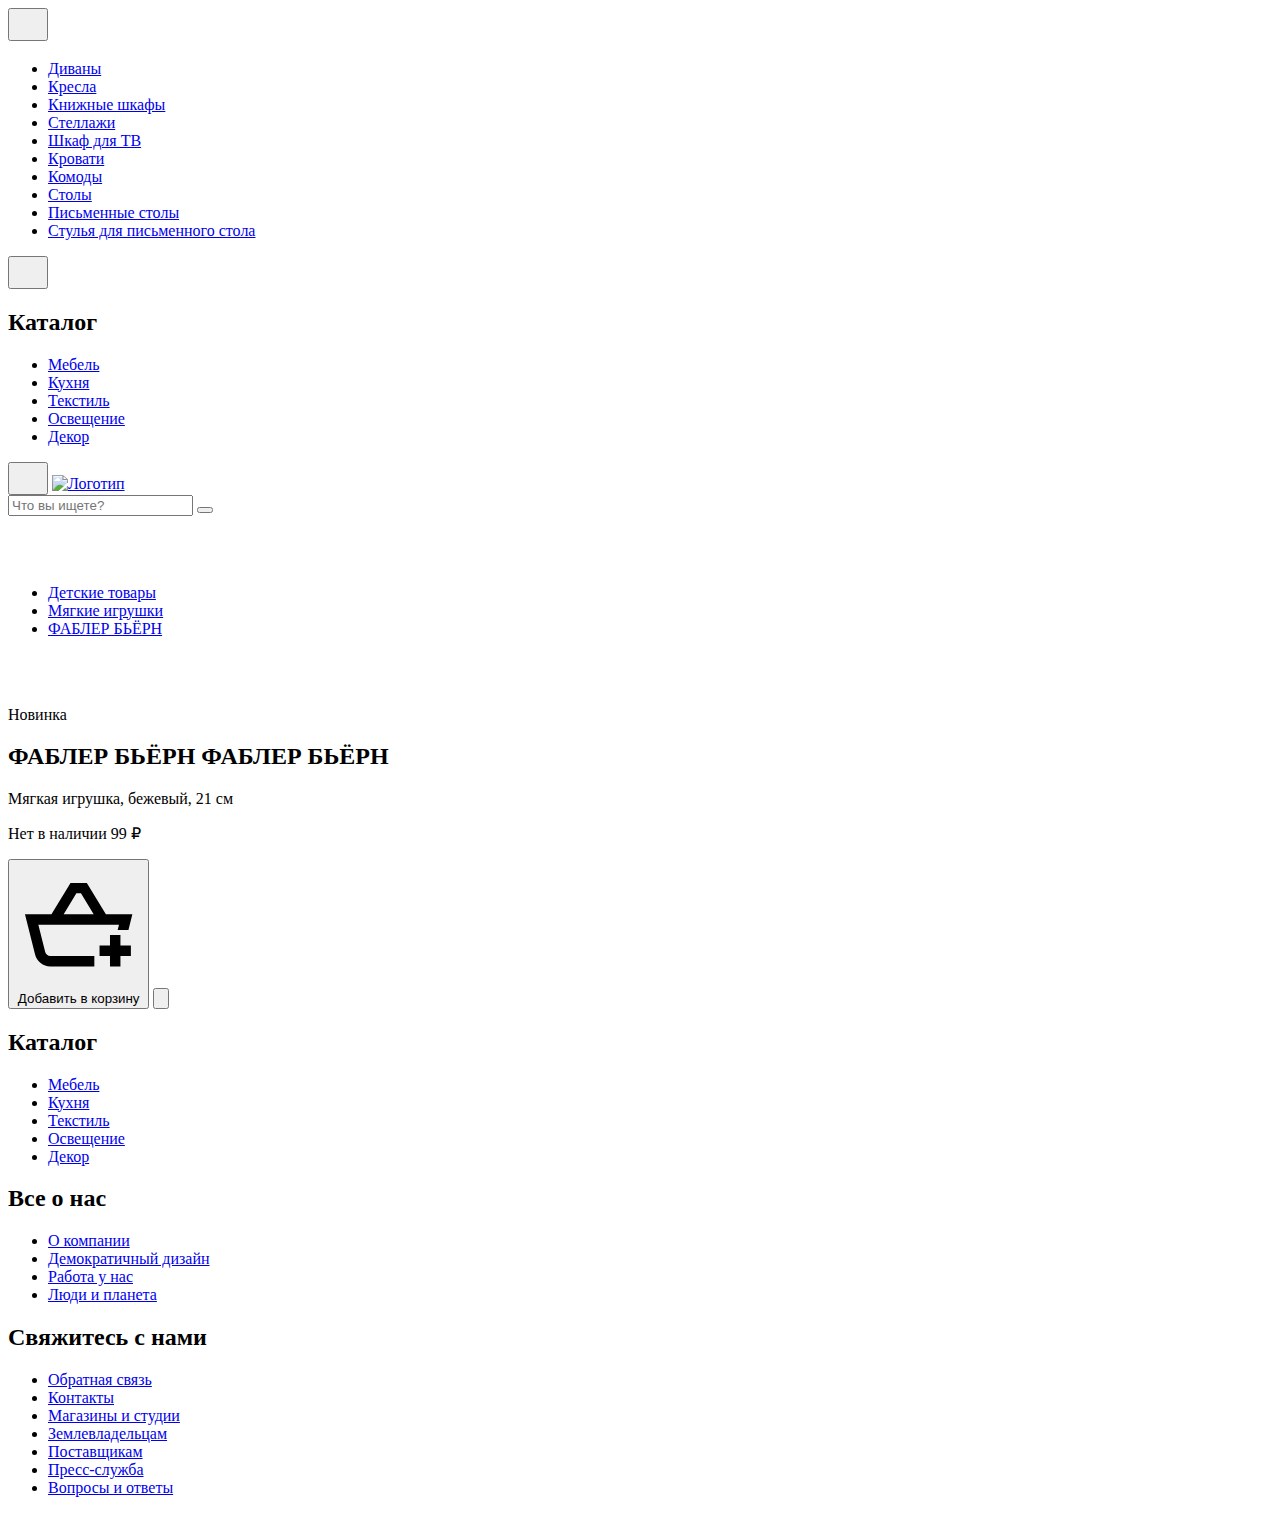
==== card.html @ 3b08dd72 "Added js for sections" ====
<!DOCTYPE html>
<html lang="en">

<head>
    <meta charset="UTF-8">
    <meta name="viewport" content="width=device-width, user-scalable=no, initial-scale=1.0, maximum-scale=1.0, minimum-scale=1.0">
    <meta http-equiv="X-UA-Compatible" content="ie=edge">
    <link rel="apple-touch-icon" sizes="180x180" href="favicon/apple-touch-icon.png">
    <link rel="icon" type="image/png" sizes="32x32" href="favicon/favicon-32x32.png">
    <link rel="icon" type="image/png" sizes="16x16" href="favicon/favicon-16x16.png">
    <link rel="mask-icon" href="favicon/safari-pinned-tab.svg" color="#0058ab">
    <meta name="msapplication-TileColor" content="#0058ab">
    <meta name="theme-color" content="#0058ab">
    <title>Детские игрушки - IKEA</title>
    <link rel="stylesheet" href="styles/styles.css">
</head>

<body>
    <main>
        <div class="container">
            <div class="breadcrumb">
                <nav role="navigation" aria-label="Breadcrumb" class="breadcrumb__nav">
                    <ul class="breadcrumb__list">

                        <li class="breadcrumb__list-item">
                            <a href="goods.html?cat=Детские товары" class="breadcrumb__link"><span>Детские товары</span></a>
                        </li>

                        <li class="breadcrumb__list-item">
                            <a href="goods.html?cat=Мягкие игрушки" class="breadcrumb__link"><span>Мягкие игрушки</span></a>
                        </li>

                        <li class="breadcrumb__list-item">
                            <a href="#" class="breadcrumb__link"><span>ФАБЛЕР БЬЁРН</span></a>
                        </li>

                    </ul>
                </nav>
            </div>

            <div class="good wrapper">
                <div class="good-images">
                    <div class="good-image__item">
                        <img src="image/fabler-byorn-myagkaya-igrushka-bezhevyy__0710165_PE727396_S5.jpg" alt="">
                    </div>
                    <div class="good-image__item">
                        <img src="image/fabler-byorn-myagkaya-igrushka-bezhevyy__0876865_PE611124_S5.jpg" alt="">
                    </div>
                </div>
                <div class="good-item">
                    <!-- not-in-stock - нет в наличии-->
                    <p class="good-item__new">Новинка</p>

                    <div class="good-item__section">
                        <div>
                            <h2 class="good-item__header">ФАБЛЕР БЬЁРН ФАБЛЕР БЬЁРН</h2>
                            <p class="good-item__description">Мягкая игрушка, бежевый, 21 см</p>

                        </div>
                        <p class="good-item__price">
                            <span class="good-item__empty">Нет в наличии</span>
                            <span class="good-item__price-value">99</span>
                            <span class="good-item__currency">₽</span>
                        </p>

                    </div>
                    <div class="good-item__buttons">
                        <button type="button" class="btn btn-good" data-idd="idd001">
						<svg focusable="false" viewBox="0 0 24 24" class="btn-good-svg" aria-hidden="true">
							<path fill-rule="evenodd" clip-rule="evenodd" d="M10.4372 4H10.9993H12.0003H12.9996H13.5616L13.8538 4.48014L17.2112 9.99713H21H22.2806L21.9702 11.2396L21.5303 13H19.4688L19.7194 11.9971H4.28079L5.59143 17.2397C5.70272 17.6848 6.1027 17.9971 6.56157 17.9971H15V19.9971H6.56157C5.18496 19.9971 3.98502 19.0602 3.65114 17.7247L2.02987 11.2397L1.71924 9.99713H3.00002H6.78793L10.145 4.48017L10.4372 4ZM12.4375 6L14.87 9.99713H9.12911L11.5614 6H12.0003H12.4375ZM17.9961 16V14H19.9961V16H21.9961V18H19.9961V20H17.9961V18H15.9961V16H17.9961Z"></path>
						</svg>

						<span class="btn-good__label">Добавить в корзину</span>
					</button>
                        <button type="button" class="btn btn-add-wishlist" data-idd="idd001">
						<svg focusable="false" viewBox="0 0 24 24" class="btn-add-wishlist__svg" aria-hidden="true">
							<path fill-rule="evenodd" clip-rule="evenodd" d="M12.336 5.52055C14.2336 3.62376 17.3096 3.62401 19.2069 5.52129C20.2067 6.52115 20.6796 7.85005 20.6259 9.15761C20.6151 12.2138 18.4184 14.8654 16.4892 16.6366C15.4926 17.5517 14.5004 18.2923 13.7593 18.8036C13.3879 19.0598 13.0771 19.2601 12.8574 19.3973C12.7475 19.466 12.6601 19.519 12.5992 19.5555C12.5687 19.5737 12.5448 19.5879 12.5279 19.5978L12.5079 19.6094L12.502 19.6129L12.5001 19.614C12.5001 19.614 12.4989 19.6147 11.9999 18.748C11.501 19.6147 11.5005 19.6144 11.5005 19.6144L11.4979 19.6129L11.4919 19.6094L11.472 19.5978C11.4551 19.5879 11.4312 19.5737 11.4007 19.5555C11.3397 19.519 11.2524 19.466 11.1425 19.3973C10.9227 19.2601 10.612 19.0598 10.2405 18.8036C9.49947 18.2923 8.50726 17.5517 7.51063 16.6366C5.58146 14.8654 3.38477 12.2139 3.37399 9.15765C3.32024 7.85008 3.79314 6.52117 4.79301 5.52129C6.69054 3.62376 9.76704 3.62376 11.6646 5.52129L11.9993 5.856L12.3353 5.52129L12.336 5.52055ZM11.9999 18.748L11.5005 19.6144L11.9999 19.9019L12.4989 19.6147L11.9999 18.748ZM11.9999 17.573C12.1727 17.462 12.384 17.3226 12.6236 17.1573C13.3125 16.6821 14.2267 15.9988 15.1366 15.1634C17.0157 13.4381 18.6259 11.2919 18.6259 9.13506V9.11213L18.627 9.08922C18.6626 8.31221 18.3844 7.52727 17.7926 6.9355C16.6762 5.81903 14.866 5.81902 13.7495 6.9355L13.7481 6.93689L11.9965 8.68166L10.2504 6.9355C9.13387 5.81903 7.3237 5.81903 6.20722 6.9355C5.61546 7.52727 5.33724 8.31221 5.3729 9.08922L5.37395 9.11213V9.13507C5.37395 11.2919 6.98418 13.4381 8.86325 15.1634C9.77312 15.9988 10.6874 16.6821 11.3762 17.1573C11.6159 17.3226 11.8271 17.462 11.9999 17.573Z"></path>
						</svg>
					</button>
                    </div>

                </div>
            </div>


        </div>
    </main>

    <script src="/script/generateHeader.js" defer></script>
    <script src="/script/generateCatalog.js" defer></script>
    <script src="/script/generateSubcatalog.js" defer></script>
    <script src="/script/generateFooter.js" defer></script>
    <script src="/script/main.js" defer></script>
</body>

</html>
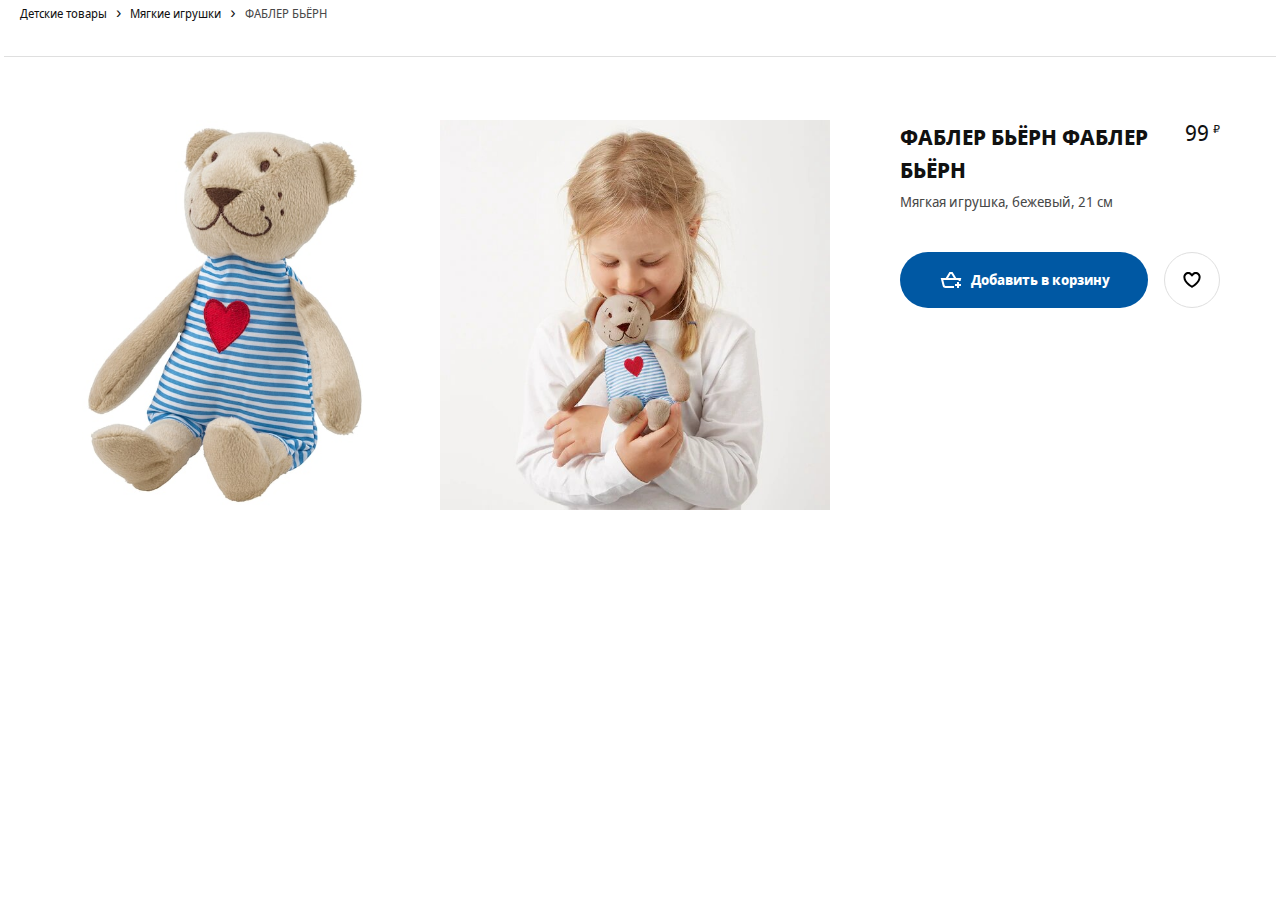
==== commit f75e0ad5: "index.js + getData" ====
--- a/card.html
+++ b/card.html
@@ -86,11 +86,7 @@
         </div>
     </main>
 
-    <script src="/script/generateHeader.js" defer></script>
-    <script src="/script/generateCatalog.js" defer></script>
-    <script src="/script/generateSubcatalog.js" defer></script>
-    <script src="/script/generateFooter.js" defer></script>
-    <script src="/script/main.js" defer></script>
+    <script src="/script/index.js" defer type="module"></script>
 </body>
 
 </html>--- a/styles/styles.css
+++ b/styles/styles.css
@@ -0,0 +1,1008 @@
+/*
+* Prefixed by https://autoprefixer.github.io
+* PostCSS: v7.0.29,
+* Autoprefixer: v9.7.6
+* Browsers: last 4 version
+*/
+
+@font-face {
+    font-family: 'Noto Sans';
+    src: local('Noto Sans Display Regular'), local('NotoSansDisplay-Regular'), url('../fonts/Notosansdisplayregular.woff2') format('woff2'), url('../fonts/Notosansdisplayregular.woff') format('woff');
+    font-weight: 400;
+    font-style: normal;
+}
+
+@font-face {
+    font-family: 'Noto Sans';
+    src: local('Noto Sans Display Italic'), local('NotoSansDisplay-Italic'), url('../fonts/Notosansdisplayitalic.woff2') format('woff2'), url('../fonts/Notosansdisplayitalic.woff') format('woff');
+    font-weight: 400;
+    font-style: italic;
+}
+
+@font-face {
+    font-family: 'Noto Sans';
+    src: local('Noto Sans Display Bold'), local('NotoSansDisplay-Bold'), url('../fonts/Notosansdisplaybold.woff2') format('woff2'), url('../fonts/Notosansdisplaybold.woff') format('woff');
+    font-weight: 700;
+    font-style: normal;
+}
+
+@font-face {
+    font-family: 'Noto Sans';
+    src: local('Noto Sans Display Bold Italic'), local('NotoSansDisplay-BoldItalic'), url('../fonts/Notosansdisplaybolditalic.woff2') format('woff2'), url('../fonts/Notosansdisplaybolditalic.woff') format('woff');
+    font-weight: 700;
+    font-style: italic;
+}
+
+html {
+    -webkit-box-sizing: border-box;
+    box-sizing: border-box;
+}
+
+*,
+*::before,
+*::after {
+    -webkit-box-sizing: inherit;
+    box-sizing: inherit;
+}
+
+body {
+    min-width: 320px;
+    margin: 0;
+    background-color: #fff;
+    /*под проект*/
+    font-family: Noto Sans, Arial, sans-serif;
+    /*в "" свой шрифт под проект*/
+    font-size: 16px;
+    color: #111;
+    line-height: 1.5;
+    -webkit-font-smoothing: subpixel-antialiased;
+}
+
+button,
+input {
+    font: inherit;
+}
+
+button {
+    cursor: pointer;
+}
+
+img {
+    max-width: 100%;
+    width: 100%;
+    height: auto;
+}
+
+a {
+    text-decoration: none;
+    color: inherit;
+}
+
+ul {
+    list-style: none;
+    padding: 0;
+    margin: 0;
+}
+
+h1,
+h2,
+h3,
+p {
+    padding: 0;
+    margin: 0;
+}
+
+
+/* container */
+
+.container {
+    max-width: 100rem;
+    margin: 0 auto;
+    padding: 0 1.25rem;
+}
+
+.visually-hidden {
+    position: absolute !important;
+    clip: rect(1px 1px 1px 1px);
+    clip: rect(1px, 1px, 1px, 1px);
+    padding: 0 !important;
+    border: 0 !important;
+    height: 1px !important;
+    width: 1px !important;
+    overflow: hidden;
+}
+
+
+/* при работе с float */
+
+.clearfix::after {
+    content: "";
+    display: table;
+    clear: both;
+}
+
+header {
+    margin-bottom: 3.75rem;
+}
+
+.header {
+    display: -ms-grid;
+    display: grid;
+    grid-gap: 1.25rem;
+    -ms-grid-columns: 2fr 1.25rem 2fr 1.25rem 16fr 1.25rem 1fr 1.25rem 1fr;
+    grid-template-columns: 2fr 2fr 16fr 1fr 1fr;
+    -webkit-box-align: center;
+    -ms-flex-align: center;
+    align-items: center;
+    padding: 1.75rem 0;
+}
+
+footer {
+    background-color: #f5f5f5;
+    margin-top: 3.75rem;
+    padding: 3.75rem 0 0 0;
+}
+
+.footer {
+    display: -ms-grid;
+    display: grid;
+    -ms-grid-columns: 1fr 1fr 1fr;
+    grid-template-columns: 1fr 1fr 1fr;
+}
+
+.main-header {
+    margin-bottom: 1.875rem
+}
+
+.btn {
+    background-color: transparent;
+    outline: transparent;
+    border-radius: 50%;
+    width: 40px;
+    height: 40px;
+    display: -webkit-box;
+    display: -ms-flexbox;
+    display: flex;
+    -webkit-box-align: center;
+    -ms-flex-align: center;
+    align-items: center;
+    -webkit-box-pack: center;
+    -ms-flex-pack: center;
+    justify-content: center;
+    border: 1px solid transparent;
+}
+
+.btn:hover {
+    background-color: #f5f5f5;
+    color: #111;
+}
+
+.svg-icon {
+    fill: currentColor;
+}
+
+.logo {
+    text-align: center;
+    width: 75px;
+    height: 30px;
+}
+
+.search {
+    position: relative;
+    -webkit-box-flex: 1;
+    -ms-flex-positive: 1;
+    flex-grow: 1;
+    height: 50px;
+    margin: 0 40px;
+}
+
+.search-input {
+    -webkit-appearance: none;
+    -moz-appearance: none;
+    appearance: none;
+    background-color: #f5f5f5;
+    display: block;
+    appearance: none;
+    width: 100%;
+    height: 100%;
+    padding: .5rem 3.5rem;
+    margin: 0 auto;
+    line-height: 1.5;
+    border: 0;
+    border-radius: 50em;
+    outline: 0;
+    -webkit-box-shadow: none;
+    box-shadow: none;
+    -webkit-transition: background .2s;
+    -o-transition: background .2s;
+    transition: background .2s;
+}
+
+.search-btn {
+    position: absolute;
+    top: 0.9rem;
+    right: 0.9rem;
+    background-image: url("data:image/svg+xml;charset=utf-8,%3Csvg width='16' height='17' fill='%23484848' xmlns='http://www.w3.org/2000/svg'%3E%3Cpath fill-rule='evenodd' clip-rule='evenodd' d='M6.5 11a4.5 4.5 0 110-9 4.5 4.5 0 010 9zm4.968-.307a6.5 6.5 0 10-1.514 1.315l3.996 3.996 1.414-1.414-3.896-3.897z'/%3E%3C/svg%3E");
+    background-repeat: no-repeat;
+    background-size: contain;
+    width: 2.5rem;
+    height: 1.5rem;
+    background-position: center;
+}
+
+.offer {
+    position: relative;
+}
+
+.offer-extra {
+    position: absolute;
+    padding: .9rem;
+    color: #111;
+    left: 1.25rem;
+    bottom: 1.25rem;
+    display: -webkit-box;
+    display: -ms-flexbox;
+    display: flex;
+    background: #fff;
+    -webkit-box-orient: vertical;
+    -webkit-box-direction: normal;
+    -ms-flex-direction: column;
+    flex-direction: column;
+    -webkit-box-align: start;
+    -ms-flex-align: start;
+    align-items: flex-start;
+    max-width: 19rem;
+    min-width: 13rem;
+    font-size: .9rem;
+    line-height: 1.5;
+    font-weight: bold;
+    word-break: break-word;
+}
+
+.offer-arrow {
+    display: inline-block;
+    height: 1.5rem;
+    width: 1.5rem;
+    vertical-align: middle;
+    fill: currentColor;
+    margin-top: 1.875rem;
+}
+
+.footer-header {
+    line-height: 2rem;
+    font-size: 1.25rem;
+    padding: 0 0 1rem 0;
+}
+
+.footer-list {
+    margin-bottom: .8rem;
+}
+
+.footer-list>a {
+    color: #484848;
+}
+
+.footer-list>a:hover {
+    color: #111;
+    text-decoration: underline;
+}
+
+.catalog {
+    position: fixed;
+    z-index: 999;
+    top: 0;
+    left: -100%;
+    bottom: 0;
+    background-color: #fff;
+    overflow-y: auto;
+    overflow-x: hidden;
+    -webkit-transition: left 0.2s 0s;
+    -o-transition: left 0.2s 0s;
+    transition: left 0.2s 0s;
+    width: 20rem;
+    padding: 6rem 4rem 3rem;
+}
+
+.catalog.open {
+    left: 0;
+}
+
+.catalog-btn {
+    position: absolute;
+    top: 3rem;
+    left: 3rem;
+}
+
+.catalog-list__item,
+.subcatalog-list__item {
+    cursor: pointer;
+    color: #111;
+}
+
+.catalog-list__item a,
+.subcatalog-list__item a {
+    text-decoration: underline;
+    display: block;
+}
+
+.catalog-list__item a {
+    padding: .5rem 1.5rem .5rem 0;
+}
+
+.subcatalog-list__item a {
+    padding: .5rem 0;
+}
+
+.catalog-list__item:hover a,
+.subcatalog-list__item:hover a {
+    text-decoration: underline;
+}
+
+.catalog-list__item.active {
+    background-repeat: no-repeat;
+    background-position: right 0 center;
+    background-image: url('data:image/svg+xml;utf8,<svg width="24" height="24" viewBox="0 0 24 24" fill="none" xmlns="http://www.w3.org/2000/svg"><path fill-rule="evenodd" clip-rule="evenodd" d="M15.5996 11.9999L9.81456 17.7857L8.40026 16.3716L12.7714 11.9999L8.40026 7.62823L9.81457 6.21411L15.5996 11.9999Z" fill="%23959595"/></svg>');
+}
+
+.subcatalog {
+    position: fixed;
+    z-index: 998;
+    top: 0;
+    left: -100%;
+    bottom: 0;
+    background-color: #fff;
+    overflow-y: auto;
+    overflow-x: hidden;
+    -webkit-transition: left, right 0.2s 0s;
+    -o-transition: left, right 0.2s 0s;
+    transition: left, right 0.2s 0s;
+    width: 25rem;
+    padding: 6rem 4rem 3rem;
+    border-left: 2px solid #ccc;
+}
+
+.subcatalog.subopen {
+    left: 20rem;
+    display: block;
+}
+
+.overlay {
+    display: block;
+    position: fixed;
+    z-index: 899;
+    top: 0;
+    bottom: 0;
+    right: 0;
+    left: 0;
+    background-color: black;
+    -webkit-transition: all .2s ease;
+    -o-transition: all .2s ease;
+    transition: all .2s ease;
+    opacity: 0;
+    pointer-events: none;
+}
+
+.overlay.active {
+    opacity: 0.25;
+    pointer-events: all;
+}
+
+.wrapper {
+    position: relative;
+    margin-top: 4rem;
+}
+
+.wrapper:before {
+    content: '';
+    width: calc(100% + 2rem);
+    display: block;
+    position: absolute;
+    top: -2rem;
+    z-index: 99;
+    margin: 0 -1rem;
+    border-bottom: 1px solid #dfdfdf;
+}
+
+.good {
+    display: -ms-grid;
+    display: grid;
+    -ms-grid-columns: minmax(0, 1fr) 1.25rem minmax(0, 1fr) 1.25rem minmax(0, 1fr) 1.25rem minmax(0, 1fr) 1.25rem minmax(0, 1fr) 1.25rem minmax(0, 1fr) 1.25rem minmax(0, 1fr) 1.25rem minmax(0, 1fr) 1.25rem minmax(0, 1fr) 1.25rem minmax(0, 1fr) 1.25rem minmax(0, 1fr) 1.25rem minmax(0, 1fr);
+    grid-template-columns: repeat(12, minmax(0, 1fr));
+    grid-column-gap: 1.25rem;
+    padding-top: 2rem;
+}
+
+.good-images {
+    display: -webkit-box;
+    display: -ms-flexbox;
+    display: flex;
+    -ms-flex-wrap: wrap;
+    flex-wrap: wrap;
+    -ms-grid-column: 1;
+    grid-column-start: 1;
+    -ms-grid-column-span: 8;
+    grid-column-end: 9;
+    -ms-flex-pack: distribute;
+    justify-content: space-around;
+}
+
+.good-image__item {
+    width: calc(50% - 1.25rem);
+    margin-left: .625rem;
+    margin-right: .625rem;
+    min-height: 500px;
+}
+
+.good-item {
+    -ms-grid-column: 9;
+    grid-column-start: 9;
+    -ms-grid-column-span: 4;
+    grid-column-end: 13;
+    padding: 0 2.5rem;
+}
+
+.good-item__section {
+    margin-bottom: 2.5rem;
+}
+
+.good-item__new {
+    display: none;
+}
+
+.good-item__empty {
+    display: none;
+}
+
+.not-in-stock .good-item__empty {
+    display: block;
+}
+
+.not-in-stock .btn-good {
+    display: none;
+}
+
+.good-item__header {
+    font-size: 1.375rem;
+    line-height: 1.5;
+    font-weight: 700;
+    text-transform: uppercase;
+    margin-bottom: .3rem;
+}
+
+.good-item__description {
+    line-height: 1.5;
+    letter-spacing: 0;
+    font-weight: 400;
+    color: #484848;
+    font-size: .875rem;
+}
+
+.good-item__price {
+    white-space: nowrap;
+    text-align: right;
+}
+
+.good-item__section {
+    display: -webkit-box;
+    display: -ms-flexbox;
+    display: flex;
+    -webkit-box-pack: justify;
+    -ms-flex-pack: justify;
+    justify-content: space-between;
+}
+
+.good-item__price-value {
+    line-height: 1.1875;
+    font-size: 1.375rem;
+}
+
+.good-item__currency {
+    line-height: .9;
+    font-size: .6875rem;
+    vertical-align: text-top;
+}
+
+.not-in-stock .good-item__price-value,
+.not-in-stock .good-item__currency {
+    display: none;
+}
+
+.good-item__buttons {
+    display: -webkit-box;
+    display: -ms-flexbox;
+    display: flex;
+    -webkit-box-pack: justify;
+    -ms-flex-pack: justify;
+    justify-content: space-between;
+    -webkit-box-align: center;
+    -ms-flex-align: center;
+    align-items: center;
+    width: 100%;
+}
+
+.btn-good {
+    margin-right: 1rem;
+    -webkit-box-flex: 1;
+    -ms-flex-positive: 1;
+    flex-grow: 1;
+    -ms-flex-negative: 1;
+    flex-shrink: 1;
+    position: relative;
+    background: #0058a3;
+    color: #fff;
+    border-radius: 52px;
+    padding: 0 2rem;
+    display: -webkit-box;
+    display: -ms-flexbox;
+    display: flex;
+    height: 3.5rem;
+    -webkit-box-align: center;
+    -ms-flex-align: center;
+    align-items: center;
+}
+
+.btn-good-svg {
+    margin-right: .5rem;
+    vertical-align: top;
+    -ms-flex-negative: 0;
+    flex-shrink: 0;
+    display: inline-block;
+    height: 1.5rem;
+    width: 1.5rem;
+    fill: #fff;
+}
+
+.btn-good:hover {
+    color: #0058a3;
+}
+
+.btn-good:hover .btn-good-svg {
+    fill: #0058a3;
+}
+
+.btn-good__label {
+    text-align: center;
+    border: 0;
+    font-weight: 700;
+    font-size: .875rem;
+    line-height: 1.42857;
+}
+
+.btn-add-wishlist {
+    background: rgba(0, 0, 0, 0);
+    color: #111;
+    border-radius: 40px;
+    padding: 0 .9375rem;
+    border: 1px solid #dfdfdf;
+    height: 3.5rem;
+    width: 3.5rem;
+    margin-left: auto;
+}
+
+.btn-add-wishlist__svg {
+    height: 1.5rem;
+    width: 1.5rem;
+}
+
+.btn-add-wishlist:hover .btn-add-wishlist__svg {
+    fill: red;
+}
+
+.btn-add-wishlist.contains-wishlist .btn-add-wishlist__svg {
+    fill: red;
+}
+
+.btn-add-wishlist:hover.contains-wishlist .btn-add-wishlist__svg {
+    fill: black;
+}
+
+.goods-list {
+    display: -ms-grid;
+    display: grid;
+    grid-template-columns: repeat(4, 1fr);
+    grid-gap: 1.25rem;
+}
+
+.goods-list__item {
+    margin-bottom: 2rem;
+}
+
+.goods-item {
+    position: relative;
+    display: -webkit-box;
+    display: -ms-flexbox;
+    display: flex;
+    -webkit-box-orient: vertical;
+    -webkit-box-direction: normal;
+    -ms-flex-direction: column;
+    flex-direction: column;
+    -webkit-box-pack: justify;
+    -ms-flex-pack: justify;
+    justify-content: space-between;
+    height: 100%;
+}
+
+.goods-item__img {
+    height: 380px;
+    display: table-cell;
+    vertical-align: middle
+}
+
+.btn-add-card {
+    position: absolute;
+    opacity: 0;
+    -webkit-transition: opacity 0.2s 0s;
+    -o-transition: opacity 0.2s 0s;
+    transition: opacity 0.2s 0s;
+    right: 1rem;
+    bottom: 0.5rem;
+    background-color: rgb(0, 88, 163);
+    border: 1px solid rgb(0, 88, 163);
+    background-repeat: no-repeat;
+    background-position: center;
+    background-image: url("data:image/svg+xml;utf8,<svg width='24' height='24' xmlns='http://www.w3.org/2000/svg' viewBox='0 0 24 24'><path fill-rule='evenodd' clip-rule='evenodd' d='M10.4372 4H10.9993H12.0003H12.9996H13.5616L13.8538 4.48014L17.2112 9.99713H21H22.2806L21.9702 11.2396L21.5303 13H19.4688L19.7194 11.9971H4.28079L5.59143 17.2397C5.70272 17.6848 6.1027 17.9971 6.56157 17.9971H15V19.9971H6.56157C5.18496 19.9971 3.98502 19.0602 3.65114 17.7247L2.02987 11.2397L1.71924 9.99713H3.00002H6.78793L10.145 4.48017L10.4372 4ZM12.4375 6L14.87 9.99713H9.12911L11.5614 6H12.0003H12.4375ZM17.9961 16V14H19.9961V16H21.9961V18H19.9961V20H17.9961V18H15.9961V16H17.9961Z' fill='white' /></svg>");
+}
+
+.btn-add-card:hover {
+    background-color: rgb(255, 255, 255);
+    background-image: url("data:image/svg+xml;utf8,<svg width='24' height='24' xmlns='http://www.w3.org/2000/svg' viewBox='0 0 24 24'><path fill-rule='evenodd' clip-rule='evenodd' d='M10.4372 4H10.9993H12.0003H12.9996H13.5616L13.8538 4.48014L17.2112 9.99713H21H22.2806L21.9702 11.2396L21.5303 13H19.4688L19.7194 11.9971H4.28079L5.59143 17.2397C5.70272 17.6848 6.1027 17.9971 6.56157 17.9971H15V19.9971H6.56157C5.18496 19.9971 3.98502 19.0602 3.65114 17.7247L2.02987 11.2397L1.71924 9.99713H3.00002H6.78793L10.145 4.48017L10.4372 4ZM12.4375 6L14.87 9.99713H9.12911L11.5614 6H12.0003H12.4375ZM17.9961 16V14H19.9961V16H21.9961V18H19.9961V20H17.9961V18H15.9961V16H17.9961Z' fill='rgb(0, 88, 163)' /></svg>");
+}
+
+.goods-item:hover .btn-add-card {
+    opacity: 1;
+}
+
+.goods-item__header {
+    margin-top: auto;
+    margin-bottom: 1rem;
+}
+
+.goods-item__new {
+    line-height: 1.42857;
+    color: #ca5008;
+    font-weight: 700;
+    font-size: 0.8rem;
+}
+
+.goods-item__link {
+    display: block;
+    height: 100%;
+}
+
+.goods-item__description {
+    margin-bottom: 1rem;
+    font-size: .875rem;
+    line-height: 1.42857;
+}
+
+.goods-item__price {
+    min-height: calc(40px + 0.5rem);
+    padding-bottom: 0.5rem;
+    font-weight: 700;
+}
+
+.goods-item__price-value {
+    font-size: 1.375rem;
+}
+
+.goods-item__currency {
+    line-height: .9;
+    font-size: .6875rem;
+    vertical-align: text-top;
+}
+
+.breadcrumb__list-item {
+    display: inline;
+}
+
+.breadcrumb__list-item:after {
+    content: "\0203A";
+    display: inline;
+    margin: 0 .3125rem;
+    font-size: 1rem;
+    line-height: 1.125;
+}
+
+.breadcrumb__list-item:last-child:after {
+    content: "";
+}
+
+.breadcrumb__link {
+    font-size: .75rem;
+    line-height: 1.5;
+    font-weight: 400;
+    vertical-align: middle;
+}
+
+.breadcrumb__list-item:last-child .breadcrumb__link {
+    color: #484848;
+    pointer-events: none;
+    cursor: auto;
+}
+
+.cart-wrapper {
+    max-width: 768px;
+}
+
+.cart-header {
+    text-align: center;
+}
+
+.product {
+    display: -ms-grid;
+    display: grid;
+    -ms-grid-columns: 152px 4fr 6fr;
+    grid-template-columns: 152px 4fr 6fr;
+    -ms-grid-rows: auto;
+    grid-template-rows: auto;
+    font-size: .81rem;
+    line-height: 1.385;
+}
+
+.product>*:nth-child(1) {
+    -ms-grid-row: 1;
+    -ms-grid-column: 1;
+}
+
+.product>*:nth-child(2) {
+    -ms-grid-row: 1;
+    -ms-grid-column: 2;
+}
+
+.product>*:nth-child(3) {
+    -ms-grid-row: 1;
+    -ms-grid-column: 3;
+}
+
+.product__image-container {
+    -ms-grid-column: 1;
+    grid-column: 1;
+    -ms-grid-row: 1;
+    -ms-grid-row-span: 2;
+    grid-row: 1/3;
+    padding-right: 1rem;
+}
+
+.product__description {
+    -ms-grid-column: 2;
+    grid-column: 2;
+    -ms-grid-row: 1;
+    grid-row: 1;
+}
+
+.product__name {
+    font-size: 1.2rem;
+    margin-bottom: .5rem;
+    font-weight: 700;
+    text-transform: uppercase;
+    word-break: break-word;
+}
+
+.product__prices {
+    -ms-grid-column: 3;
+    grid-column: 3;
+    -ms-grid-row: 1;
+    grid-row: 1;
+    text-align: right;
+    padding-top: 0;
+}
+
+.product__controls {
+    -ms-grid-column: 3;
+    grid-column: 3;
+    -ms-grid-row: 2;
+    grid-row: 2;
+    margin-top: .5rem;
+    display: -webkit-box;
+    display: -ms-flexbox;
+    display: flex;
+    -webkit-box-pack: end;
+    -ms-flex-pack: end;
+    justify-content: flex-end;
+}
+
+.btn-remove {
+    color: #444;
+    border-color: #666;
+    border-radius: unset;
+}
+
+.product__total {
+    font-weight: 700;
+    font-size: 1.06rem;
+    line-height: 1.2;
+}
+
+.product-controls__remove {
+    width: 12.5%;
+}
+
+.product-controls__quantity {
+    width: 25%;
+    margin-left: .5rem;
+}
+
+.cart-header {
+    margin-bottom: 3rem;
+}
+
+.cart-item {
+    margin-bottom: 2rem;
+}
+
+.cart-total {
+    display: -webkit-box;
+    display: -ms-flexbox;
+    display: flex;
+    -webkit-box-pack: justify;
+    -ms-flex-pack: justify;
+    justify-content: space-between;
+    padding: .35rem 0;
+    font-weight: 700;
+    font-size: 14px;
+    text-align: initial;
+    border: dashed #cacaca;
+    border-width: 1px 0;
+}
+
+.cart-checkout {
+    color: #ffffff;
+    padding: 12px 62px;
+    background-color: #3a6e9f;
+    border: none;
+    display: block;
+    margin: 1rem auto;
+}
+
+.cart-form {
+    margin: 1rem 0;
+    text-align: center;
+}
+
+.cart-form label {
+    display: block;
+    margin: 1rem;
+}
+
+select {
+    width: 100%;
+    max-width: 352px;
+    height: 40px;
+    margin: 0;
+    padding: 0 10px;
+    border: 1px solid #666;
+    border-radius: 2px;
+    background: #fff url(../image/chevron-down-thin-24.1667eab2.svg) no-repeat right 8px center/1.5rem;
+    -webkit-appearance: none;
+    -moz-appearance: none;
+    appearance: none;
+    font-size: 1rem;
+    line-height: 1.15;
+    font-family: inherit;
+    text-transform: none;
+}
+
+@media (max-width: 1200px) {
+    .goods-list {
+        grid-template-columns: repeat(3, 1fr);
+    }
+}
+
+@media (max-width: 768px) {
+    .goods-list {
+        grid-template-columns: repeat(2, 1fr);
+    }
+    .header {
+        -ms-grid-columns: 1fr 1.25rem 2fr 1.25rem 1fr 1.25rem 1fr;
+        grid-template-columns: 1fr 2fr 1fr 1fr;
+        -ms-grid-rows: auto 1.25rem auto 1.25rem auto;
+        grid-template-areas: "burger logo wishlist cart" "main main . sidebar" "footer footer footer footer";
+    }
+    .btn-burger {
+        grid-area: burger;
+    }
+    .logo {
+        grid-area: logo;
+    }
+    .btn-wishlist {
+        grid-area: wishlist;
+    }
+    .btn-cart {
+        grid-area: cart;
+    }
+    .search {
+        grid-area: search;
+        -ms-grid-row: 2;
+        grid-row: 2;
+        -ms-grid-column-span: 5;
+        grid-column-end: 6;
+        -ms-grid-column: 1;
+        grid-column-start: 1;
+        margin: 0;
+    }
+    .footer {
+        -ms-grid-rows: auto;
+        grid-template-rows: auto;
+        -webkit-box-pack: center;
+        -ms-flex-pack: center;
+        justify-content: center;
+        grid-template-areas: "catalog" "about" "connection";
+        -ms-grid-columns: 300px;
+        grid-template-columns: 300px
+    }
+    .footer-catalog {
+        grid-area: catalog;
+        margin-bottom: 50px;
+    }
+    .footer-about {
+        grid-area: about;
+        margin-bottom: 50px;
+    }
+    .footer-connection {
+        grid-area: connection;
+        margin-bottom: 50px;
+    }
+    .catalog {
+        width: 50%;
+    }
+    .subcatalog {
+        width: 50%;
+        left: auto;
+        right: -100%;
+    }
+    .subcatalog.subopen {
+        right: 0;
+        left: auto;
+    }
+}
+
+@media (max-width: 768px) {
+    .footer-catalog {
+        -ms-grid-row: 1;
+        -ms-grid-column: 1
+    }
+    .footer-about {
+        -ms-grid-row: 2;
+        -ms-grid-column: 1
+    }
+    .footer-connection {
+        -ms-grid-row: 3;
+        -ms-grid-column: 1
+    }
+}
+
+@media (max-width: 768px) {
+    .btn-burger {
+        -ms-grid-row: 1;
+        -ms-grid-column: 1;
+    }
+    .logo {
+        -ms-grid-row: 1;
+        -ms-grid-column: 3;
+    }
+    .btn-wishlist {
+        -ms-grid-row: 1;
+        -ms-grid-column: 5;
+    }
+    .btn-cart {
+        -ms-grid-row: 1;
+        -ms-grid-column: 7;
+    }
+}
+
+@media (max-width: 576px) {
+    .goods-list {
+        -ms-grid-columns: 1fr;
+        grid-template-columns: 1fr;
+    }
+    .catalog {
+        width: 100%;
+    }
+    .subcatalog {
+        z-index: 999;
+        width: 100%;
+    }
+    .subcatalog.subopen {
+        right: 0;
+    }
+}